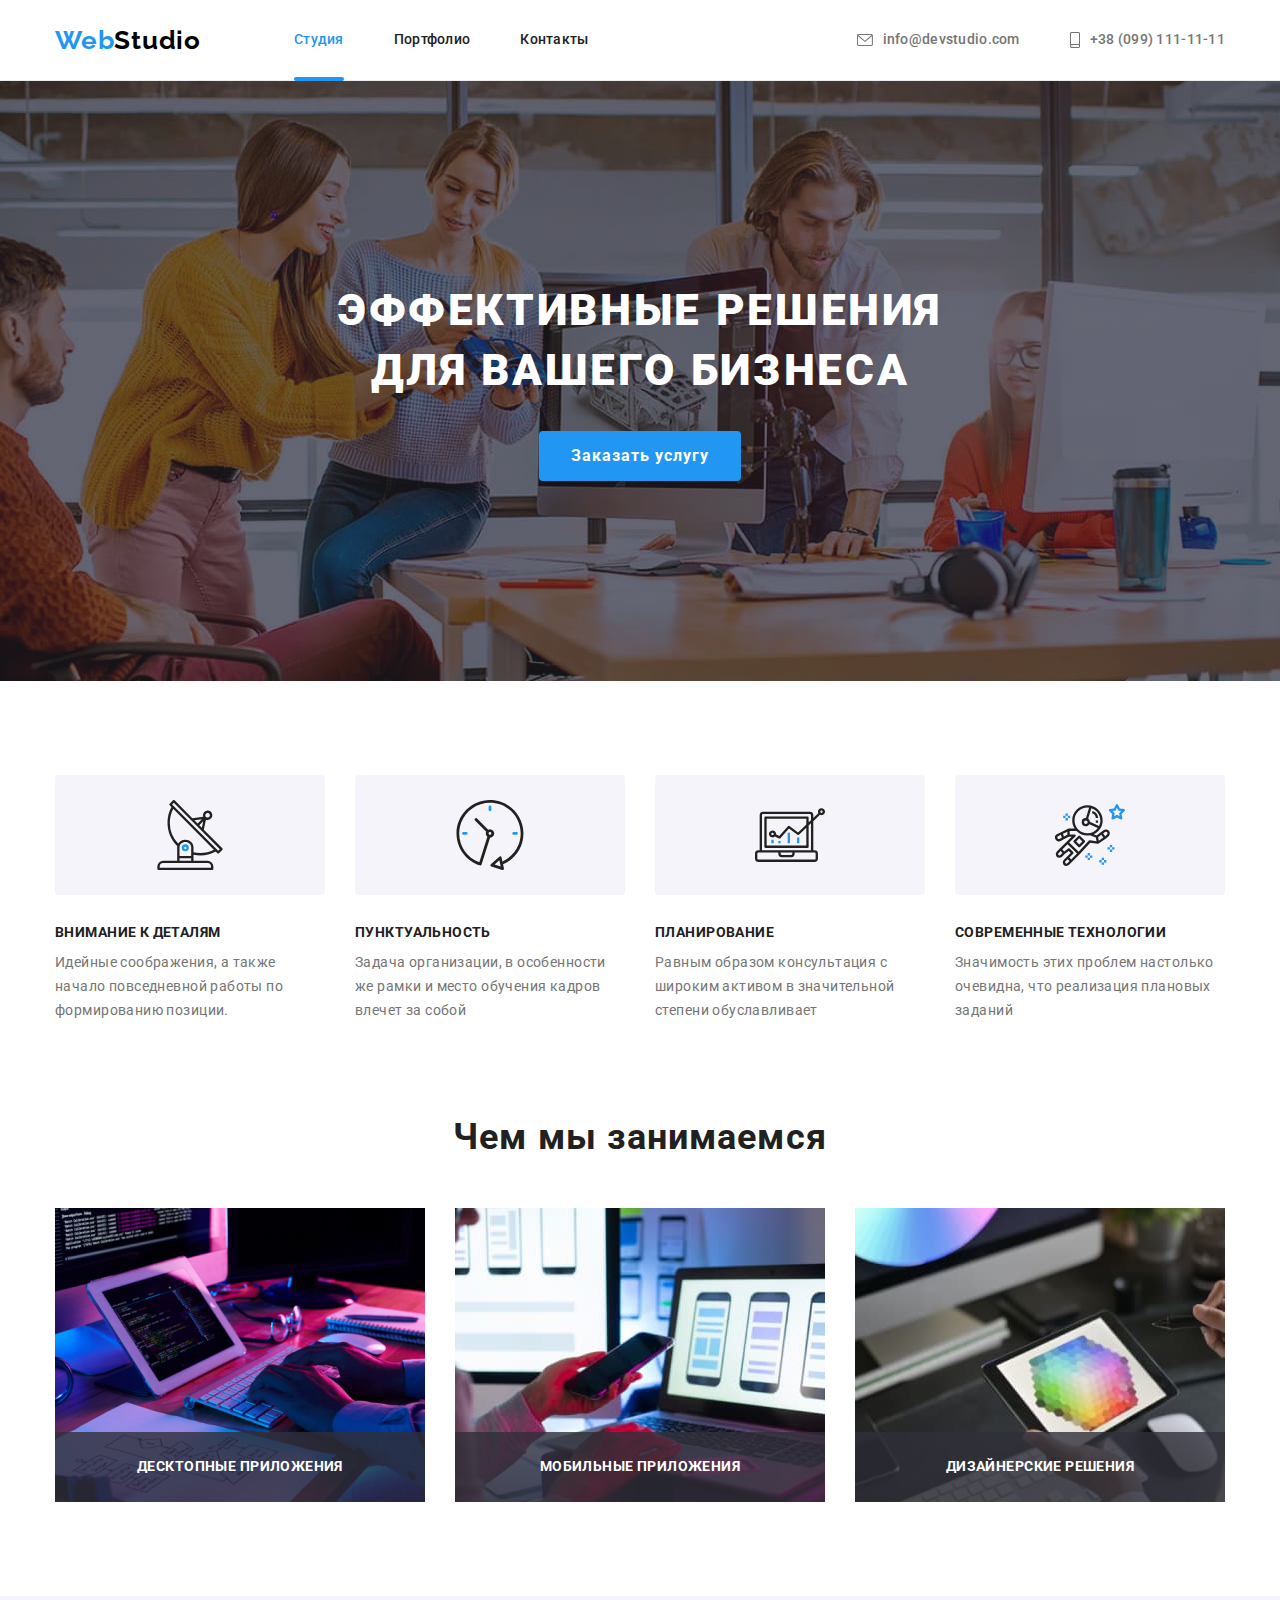
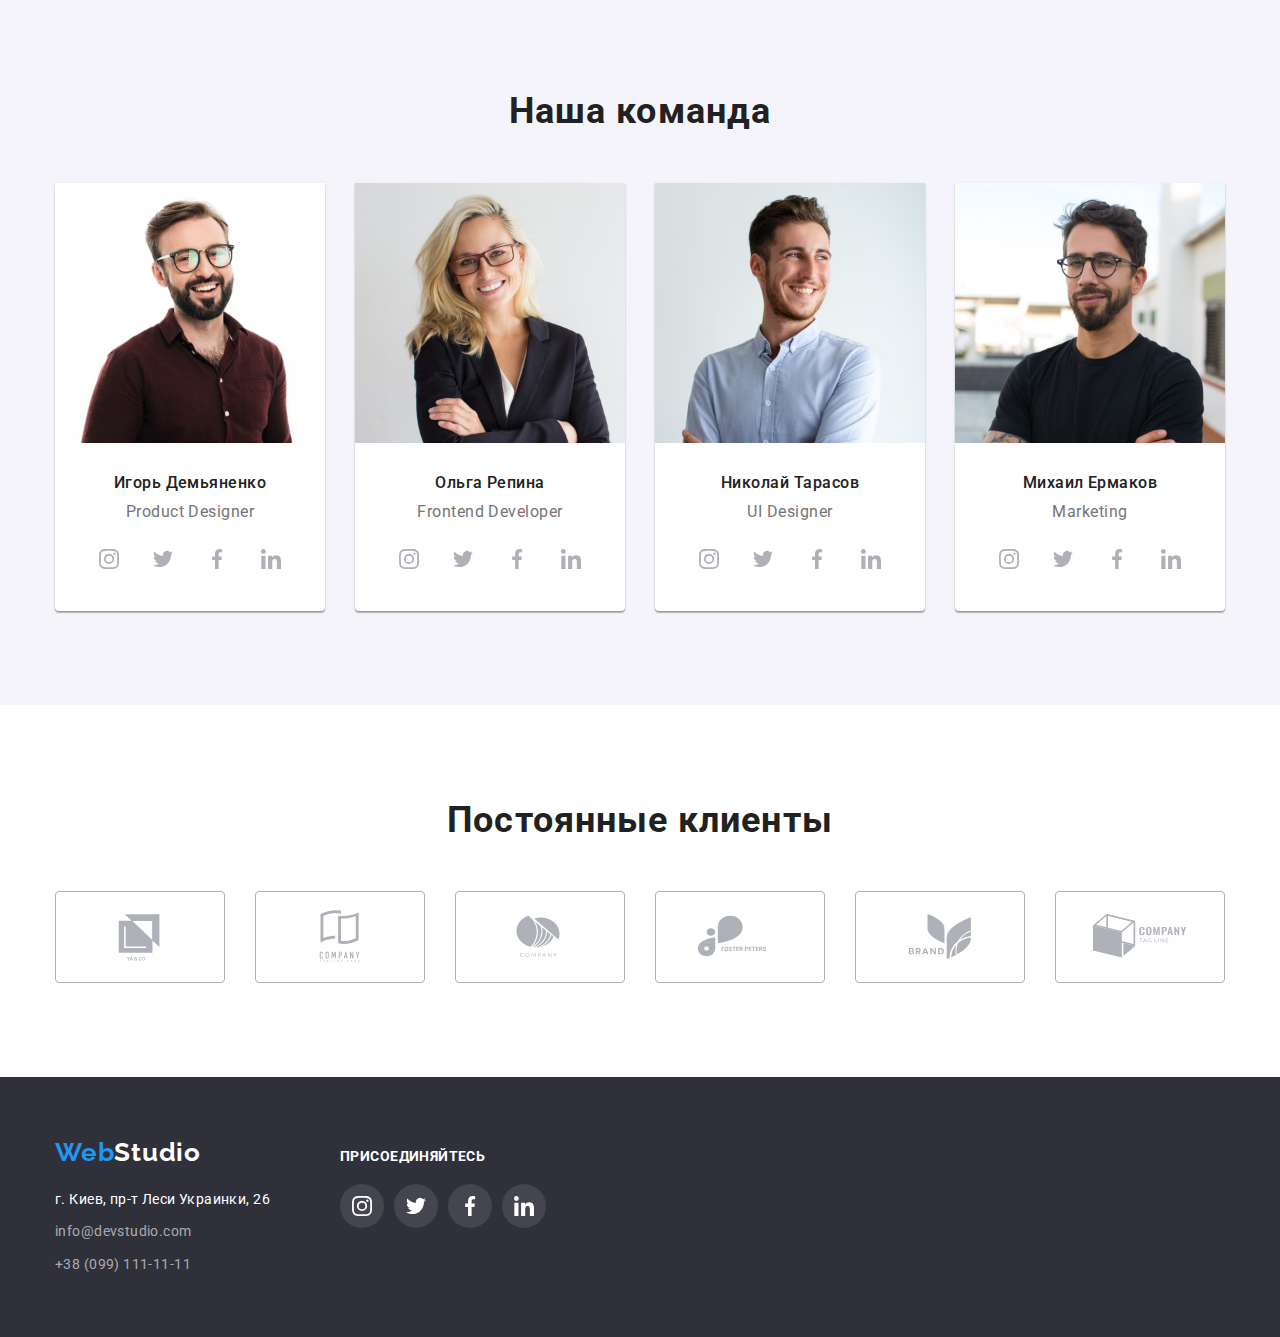
==== index.html @ 7953e00c "new repository" ====
<!DOCTYPE html>
<html lang="ru">
  <head>
    <meta charset="UTF-8" />
    <meta http-equiv="X-UA-Compatible" content="IE=edge" />
    <meta name="viewport" content="width=device-width, initial-scale=1.0" />
    <title>WebStudio</title>
    <link
      href="https://fonts.googleapis.com/css2?family=Raleway:wght@700&family=Roboto:wght@400;500;700;900&display=swap"
      rel="stylesheet"
    />
    <link
      rel="stylesheet"
      href="https://cdnjs.cloudflare.com/ajax/libs/modern-normalize/1.1.0/modern-normalize.min.css"
    />
    <link rel="stylesheet" href="./css/style.css" />
  </head>
  <body>
    <!-- Хедер -->
    <header class="page-header">
      <div class="container main-nav">
        <a href="./index.html" class="logo"> <span class="accent">Web</span>Studio </a>
        <!-- Навигация  -->
        <nav class="nav">
          <ul class="site-nav list">
            <li class="item"><a href="./index.html" class="link current"> Студия </a></li>
            <li class="item"><a href="./portfolio.html" class="link"> Портфолио </a></li>
            <li class="item"><a href="" class="link"> Контакты </a></li>
          </ul>
        </nav>
        <!-- Контакты -->
        <ul class="auth-nav list">
          <li class="item">
            <a href="mailto:info@devstudio.com" class="link-info">
              <svg class="icon-envelope">
                <use href="./images/icons.svg#icon-envelope"></use>
              </svg>
              info@devstudio.com</a
            >
          </li>
          <li class="item">
            <a href="tel:+380991111111" class="link-info">
              <svg class="icon-smartfhone">
                <use href="./images/icons.svg#icon-smartphone"></use>
              </svg>
              +38 (099) 111-11-11</a
            >
          </li>
        </ul>
      </div>
    </header>
    <!-- Главный раздел -->
    <main>
      <!-- Герой -->
      <section class="hero">
        <div class="container">
          <h1 class="hero-title">
            Эффективные решения <br />
            для вашего бизнеса
          </h1>
          <!-- кнопка -->
          <button type="button" class="hero-button primary" data-modal-open>Заказать услугу</button>
        </div>
      </section>
      <!-- секция особенности -->
      <section class="section">
        <div class="container">
          <h2 class="visually-hidden">Особенности</h2>

          <ul class="feature list">
            <li class="item">
              <div class="icon-feature">
                <svg class="icon antena">
                  <use href="./images/icons.svg#icon-antenna-1"></use>
                </svg>
              </div>
              <h3 class="feature-title">Внимание к деталям</h3>
              <p class="feature-text">
                Идейные соображения, а также начало повседневной работы по формированию позиции.
              </p>
            </li>

            <li class="item">
              <div class="icon-feature">
                <svg class="icon clock">
                  <use href="./images/icons.svg#icon-clock-1"></use>
                </svg>
              </div>
              <h3 class="feature-title">Пунктуальность</h3>
              <p class="feature-text">
                Задача организации, в особенности же рамки и место обучения кадров влечет за собой
              </p>
            </li>

            <li class="item">
              <div class="icon-feature">
                <svg class="icon diagram">
                  <use href="./images/icons.svg#icon-diagram-1"></use>
                </svg>
              </div>

              <h3 class="feature-title">Планирование</h3>
              <p class="feature-text">
                Равным образом консультация с широким активом в значительной степени обуславливает
              </p>
            </li>

            <li class="item">
              <div class="icon-feature">
                <svg class="icon astronaut">
                  <use href="./images/icons.svg#icon-astronaut-1"></use>
                </svg>
              </div>

              <h3 class="feature-title">Современные технологии</h3>
              <p class="feature-text">
                Значимость этих проблем настолько очевидна, что реализация плановых заданий
              </p>
            </li>
          </ul>
        </div>
      </section>
      <!-- секция работы -->
      <section class="section images">
        <div class="container">
          <h2 class="section-title">Чем мы занимаемся</h2>
          <ul class="images-list list">
            <li class="item">
              <div class="imag-card">
                <img src="./images/img-1.jpg" alt="Создание баз данных" width="370" height="294" />
                <div class="images-thumb">
                  <p class="images-text">Десктопные приложения</p>
                </div>
              </div>
            </li>

            <li class="item">
              <div class="imag-card">
                <img
                  src="./images/img-2.jpg"
                  alt="Синхронизация приложений"
                  width="370"
                  height="294"
                />

                <div class="images-thumb">
                  <p class="images-text">Мобильные приложения</p>
                </div>
              </div>
            </li>

            <li class="item">
              <div class="imag-card">
                <img src="./images/img-3.jpg" alt="Подбор цвета" width="370" height="294" />

                <div class="images-thumb">
                  <p class="images-text">Дизайнерские решения</p>
                </div>
              </div>
            </li>
          </ul>
        </div>
      </section>

      <!-- секция команда -->
      <section class="team-section">
        <div class="container">
          <h2 class="section-title">Наша команда</h2>

          <ul class="team list">
            <li class="item">
              <article class="card">
                <img
                  src="./images/team-card-1.jpg"
                  alt="Игорь Демьяненко"
                  width="270"
                  height="260"
                />

                <div class="card-thumb">
                  <h3 class="team-title">Игорь Демьяненко</h3>
                  <p class="team-text" lang="en">Product Designer</p>
                  <ul class="social-title list">
                    <li class="item">
                      <a
                        href="https://www.instagram.com/"
                        target="_blank"
                        rel="noreferrer noopener"
                        class="social-icon"
                      >
                        <svg class="icon-inst">
                          <use href="./images/icons.svg#icon-instagram-2-1"></use>
                        </svg>
                      </a>
                    </li>
                    <li class="item">
                      <a href="" class="social-icon">
                        <svg class="icon-twitter">
                          <use href="./images/icons.svg#icon-twitter-1"></use>
                        </svg>
                      </a>
                    </li>
                    <li class="item">
                      <a href="" class="social-icon">
                        <svg class="icon-facebook">
                          <use href="./images/icons.svg#icon-facebook-1"></use>
                        </svg>
                      </a>
                    </li>
                    <li class="item">
                      <a href="" class="social-icon">
                        <svg class="icon-ln">
                          <use href="./images/icons.svg#icon-linkedin-1"></use>
                        </svg>
                      </a>
                    </li>
                  </ul>
                </div>
              </article>
            </li>

            <li class="item">
              <article class="card">
                <img src="./images/team-card-2.jpg" alt="Ольга Репина" width="270" height="260" />

                <div class="card-thumb">
                  <h3 class="team-title">Ольга Репина</h3>
                  <p class="team-text" lang="en">Frontend Developer</p>
                  <ul class="social-title list">
                    <li class="item">
                      <a href="" class="social-icon">
                        <svg class="icon-inst">
                          <use href="./images/icons.svg#icon-instagram-2-1"></use>
                        </svg>
                      </a>
                    </li>
                    <li class="item">
                      <a href="" class="social-icon">
                        <svg class="icon-twitter">
                          <use href="./images/icons.svg#icon-twitter-1"></use>
                        </svg>
                      </a>
                    </li>
                    <li class="item">
                      <a href="" class="social-icon">
                        <svg class="icon-facebook">
                          <use href="./images/icons.svg#icon-facebook-1"></use>
                        </svg>
                      </a>
                    </li>
                    <li class="item">
                      <a href="" class="social-icon">
                        <svg class="icon-ln">
                          <use href="./images/icons.svg#icon-linkedin-1"></use>
                        </svg>
                      </a>
                    </li>
                  </ul>
                </div>
              </article>
            </li>

            <li class="item">
              <article class="card">
                <img
                  src="./images/team-card-3.jpg"
                  alt="Николай Тарасов"
                  width="270"
                  height="260"
                />

                <div class="card-thumb">
                  <h3 class="team-title">Николай Тарасов</h3>
                  <p class="team-text" lang="en">UI Designer</p>
                  <ul class="social-title list">
                    <li class="item">
                      <a href="" class="social-icon">
                        <svg class="icon-inst">
                          <use href="./images/icons.svg#icon-instagram-2-1"></use>
                        </svg>
                      </a>
                    </li>
                    <li class="item">
                      <a href="" class="social-icon">
                        <svg class="icon-twitter">
                          <use href="./images/icons.svg#icon-twitter-1"></use>
                        </svg>
                      </a>
                    </li>
                    <li class="item">
                      <a href="" class="social-icon">
                        <svg class="icon-facebook">
                          <use href="./images/icons.svg#icon-facebook-1"></use>
                        </svg>
                      </a>
                    </li>
                    <li class="item">
                      <a href="" class="social-icon">
                        <svg class="icon-ln">
                          <use href="./images/icons.svg#icon-linkedin-1"></use>
                        </svg>
                      </a>
                    </li>
                  </ul>
                </div>
              </article>
            </li>

            <li class="item">
              <article class="card">
                <img src="./images/team-card-4.jpg" alt="Михаил Ермаков" width="270" height="260" />

                <div class="card-thumb">
                  <h3 class="team-title">Михаил Ермаков</h3>
                  <p class="team-text" lang="en">Marketing</p>
                  <ul class="social-title list">
                    <li class="item">
                      <a href="" class="social-icon">
                        <svg class="icon-inst">
                          <use href="./images/icons.svg#icon-instagram-2-1"></use>
                        </svg>
                      </a>
                    </li>
                    <li class="item">
                      <a href="" class="social-icon twitter">
                        <svg class="icon-twitter">
                          <use href="./images/icons.svg#icon-twitter-1"></use>
                        </svg>
                      </a>
                    </li>
                    <li class="item">
                      <a href="" class="social-icon facebook">
                        <svg class="icon-facebook">
                          <use href="./images/icons.svg#icon-facebook-1"></use>
                        </svg>
                      </a>
                    </li>
                    <li class="item">
                      <a href="" class="social-icon ln">
                        <svg class="icon-ln">
                          <use href="./images/icons.svg#icon-linkedin-1"></use>
                        </svg>
                      </a>
                    </li>
                  </ul>
                </div>
              </article>
            </li>
          </ul>
        </div>
      </section>

      <!-- Секция Клиенты -->
      <section class="customers-section">
        <div class="container">
          <h2 class="section-title">Постоянные клиенты</h2>
          <ul class="customers list">
            <li class="item">
              <a href="" class="link-costumers">
                <svg class="icon-costumers first">
                  <use href="./images/icons.svg#icon-Logo"></use>
                </svg>
              </a>
            </li>
            <li class="item">
              <a href="" class="link-costumers">
                <svg class="icon-costumers second">
                  <use href="./images/icons.svg#icon-Logo-1"></use>
                </svg>
              </a>
            </li>

            <li class="item">
              <a href="" class="link-costumers">
                <svg class="icon-costumers third">
                  <use href="./images/icons.svg#icon-Logo-2"></use>
                </svg>
              </a>
            </li>

            <li class="item">
              <a href="" class="link-costumers">
                <svg class="icon-costumers fourth">
                  <use href="./images/icons.svg#icon-Logo-3"></use>
                </svg>
              </a>
            </li>

            <li class="item">
              <a href="" class="link-costumers">
                <svg class="icon-costumers fifth">
                  <use href="./images/icons.svg#icon-Logo-4"></use>
                </svg>
              </a>
            </li>

            <li class="item">
              <a href="" class="link-costumers">
                <svg class="icon-costumers sixth">
                  <use href="./images/icons.svg#icon-Logo-5"></use>
                </svg>
              </a>
            </li>
          </ul>
        </div>
      </section>
    </main>

    <!-- Футер -->
    <footer class="page-footer">
      <div class="container">
        <div class="contact-info">
          <div class="adress-info">
            <a href="./index.html" class="footer-logo"> <span class="accent">Web</span>Studio </a>
            <address class="address">
              <ul class="information list">
                <li class="item">
                  <a
                    href="https://goo.gl/maps/oPbWowYrKjm67KPz8"
                    class="location"
                    target="_blank"
                    rel="noreferrer noopener"
                    >г. Киев, пр-т Леси Украинки, 26
                  </a>
                </li>
                <li class="item">
                  <a href="mailto:info@devstudio.com" class="link">info@devstudio.com </a> <br />
                </li>
                <li class="item">
                  <a href="tel:+380991111111" class="link">+38 (099) 111-11-11</a>
                </li>
              </ul>
            </address>
          </div>

          <div class="footer-part">
            <h2 class="footer-title">присоединяйтесь</h2>
            <ul class="social-footer list">
              <li class="item">
                <a href="" class="footer-icon">
                  <svg class="icon-footer">
                    <use href="./images/icons.svg#icon-instagram-2-1"></use>
                  </svg>
                </a>
              </li>
              <li class="item">
                <a href="" class="footer-icon">
                  <svg class="icon-footer">
                    <use href="./images/icons.svg#icon-twitter-1"></use>
                  </svg>
                </a>
              </li>
              <li class="item">
                <a href="" class="footer-icon">
                  <svg class="icon-footer">
                    <use href="./images/icons.svg#icon-facebook-1"></use>
                  </svg>
                </a>
              </li>
              <li class="item">
                <a href="" class="footer-icon">
                  <svg class="icon-footer">
                    <use href="./images/icons.svg#icon-linkedin-1"></use>
                  </svg>
                </a>
              </li>
            </ul>
          </div>
        </div>
      </div>
    </footer>

    <div class="backdrop is-hidden" data-modal>
      <div class="modal">
        <p>Услуга</p>

        <button type="button" class="button-close" data-modal-close>
          <svg class="icon-modal">
            <use href="./images/icons.svg#icon-close-black-18dp-2-1"></use>
          </svg>
        </button>
      </div>
    </div>
    <script src="./js/modal.js"></script>
  </body>
</html>
---- css/style.css ----
html{
    box-sizing: border-box;
}

*, 
*::before,
*::after{
box-sizing: inherit;
}

:root {
    --primery-text-color: #757575;
    --title-text-color:#212121;
    --accent-color: #2196F3;
    --primery-white-color:#FFFFFF;
    --footer-contact-color:rgba(255, 255, 255, 0.6);
    --hero-button-color:#188CE8;
    --button-portfolio-color:#F5F4FA;
    --hero-fon-color:#2F303A;
    --card-set-gape: 30px;
    --box-shadow-team:0px 1px 3px rgba(0, 0, 0, 0.12),
    0px 1px 1px rgba(0, 0, 0, 0.14),
    0px 2px 1px rgba(0, 0, 0, 0.2);
    --box-shadow-benefits:0px 1px 1px rgba(0, 0, 0, 0.12), 
    0px 4px 4px rgba(0, 0, 0, 0.06), 
    1px 4px 6px rgba(0, 0, 0, 0.16);
}


body {
background-color:var(--primery-white-color);
color:var(--primery-text-color);
font-family: Roboto, sans-serif;
}
 /*утилиты  */
h1,
h2,
h3,
h4,
h5,
h6,
p,
ul {
margin: 0;
}

img {
display: block;
max-width: 100%;
height: auto
}

/* скрыть заголовок H1 */
.visually-hidden {
position: absolute;
white-space: nowrap;
width: 1px;
height: 1px;
overflow: hidden;
border: 0px;
padding: 0px;
clip: rect(0 0 0 0);
clip-path: inset(50%);
margin: -1px;
}
.list {
margin: 0px;
padding: 0px;
list-style: none;
}
/* разметка хедера */
.page-header{
border-bottom: 1px solid #ECECEC;
}

/* fix heder */
/* .page-header{
position: fixed;
width: 100%;
top: 0;
left: 0;
min-height: 80px;
background-color:rgba(255, 165, 0, 1);
outline: 1px solid black;
} */





/* разметка навигации */
.main-nav{
display: flex;
align-items: center;
}

/* разметка контейнера */

.container {
width: 1200px;
padding-left: 15px;
padding-right: 15px;
margin-left: auto;
margin-right: auto;
}


/* разметка оформление
.card-thumb {
outline: 1px solid red;
}

.item * {
outline: 1px solid tomato;


/* logo */

.logo {
color: #000000;
font-family: Raleway, sans-serif;
font-weight: 700;
font-size: 26px;
line-height: 1.19;
letter-spacing: 0.03em;
text-decoration: none;

transition:color 250ms cubic-bezier(0.4, 0, 0.2, 1);
}

.logo:hover,
.logo:focus {
color: var(--accent-color);
}
.nav{
margin-left: 93px;
}
.site-nav{
display: flex;
}

.site-nav .item{
margin-right: 50px;
}
.site-nav .item:last-child{
margin-right: 0px;
}

/* site nav */
.site-nav .link {
display: block;
position: relative;
padding-top: 32px;
padding-bottom: 32px;

color:var(--title-text-color) ;
font-weight: 500;
font-size: 14px;
line-height: 1.14;
letter-spacing: 0.02em;
text-decoration: none;

transition:color 250ms cubic-bezier(0.4, 0, 0.2, 1);
}
.site-nav .link:hover, 
.site-nav .link:focus{
color:var(--accent-color) ;
}
.site-nav .link.current{
color:var(--accent-color);
}
/* подчеркивание */
.site-nav .link.current::after {
display: block;
position: absolute;
bottom: -1px;
left: 0px;
content: "";
width: 100%;
height: 4px;
border-radius: 2px;
background-color: var(--accent-color);
}

/* auth-nav */
.auth-nav{
display: flex;
margin-left: auto;
align-items: center;
justify-content: center;
}

.auth-nav .item:not(:last-child){
margin-right: 50px;
}
/* oбязательно!!!!!!!!! content:
иконки конверт и телефон "" */

.icon-envelope{
height: 12px;
width: 16px;
margin-right: 10px;

}

.icon-smartfhone{
height: 16px;
width: 10px;
margin-right: 10px;

}



/* text  */
.auth-nav .link-info{
display: flex;
align-items: center;
color: var(--primery-text-color);
fill: var(--primery-text-color);
font-weight: 500;
font-size: 14px;
line-height: 1.14;
letter-spacing: 0.02em;
text-decoration: none;

transition:color 250ms cubic-bezier(0.4, 0, 0.2, 1), 
fill 250ms cubic-bezier(0.4, 0, 0.2, 1) ;

}


.auth-nav .link-info:hover, 
.auth-nav .link-info:focus{
color: var(--accent-color);
fill: var(--accent-color);
}


/* hero */
.hero{
padding: 200px 0px;
text-align: center;
margin-right: auto;
margin-left: auto;
max-width: 1600px;
min-height: 600px;
background-color: var(--hero-fon-color);
background-image: linear-gradient(to right,
rgba(47, 48, 58,0.4), 
rgba(47, 48, 58, 0.4)),
url(../images/background-hero.jpg);
background-repeat: no-repeat;
background-position: center;
background-size: cover;
}

.hero-title{

margin-top: 0px;
margin-bottom:30px;

color:var(--primery-white-color);
font-weight: 900;
font-size: 44px;
line-height: 1.36;
letter-spacing: 0.06em;
text-transform: uppercase;
}


/* button index.html*/

.button{cursor: pointer;}
.hero-button.primary{cursor: pointer;}
.button-close{cursor: pointer;}

.hero-button{
display:inline-block;
border-radius:4px;
padding: 10px 32px;
min-width: 200px;
text-align: center;


color:var(--primery-white-color);
background-color:var(--accent-color);
font-family: inherit;
font-weight: 700;
font-size: 16px;
line-height: 1.88;
text-align: center;
letter-spacing: 0.06em;
text-decoration: none;
border: none;

transition:color 250ms cubic-bezier(0.4, 0, 0.2, 1),
background-color 250ms cubic-bezier(0.4, 0, 0.2, 1);
}

.hero-button.primary:hover,
.hero-button.primary:focus {
border: none;
color: var(--primery-white-color);
background-color:var(--hero-button-color);
}


/*падинги всех секций*/
.section{
padding: 94px 0px;
}


/* стили и отступы заголовоков H */
.section-title {
color: var(--title-text-color);
font-weight: 700;
font-size: 36px;
line-height: 1.17;
text-align: center;
letter-spacing: 0.03em;

margin-bottom: 50px;
}

/* section Feature */

/* контейнер FEATURE */

/* установка иконок */
.icon-feature{
display: flex;
justify-content: center;
align-items: center;
height: 120px;
background-color: var(--button-portfolio-color);
border-radius: 4px;
margin-bottom: 30px;
}
.icon-feature .icon{
height: 70px;
width: 70px;
}



.feature {
display: flex;
margin-top: calc(-1 * var(--card-set-gape));
margin-left: calc(-1 * var(--card-set-gape));
}


.feature>.item {
flex-basis: calc(100% / 3 - var(--card-set-gape));
margin-left: var(--card-set-gape);
margin-top: var(--card-set-gape);
}

.feature-title {
color: var(--title-text-color);
font-weight: 700;
font-size: 14px;
line-height: 1.14;
letter-spacing: 0.03em;
font-style: normal;
text-transform: uppercase;
}

.feature-text {
margin-top: 10px;
color: var(--primery-text-color);
font-weight: 400;
font-size: 14px;
line-height: 1.7;
letter-spacing: 0.03em;
font-style: normal;
}

/* section-Images */

/* /* контейнер IMAGES */
.section.images {
padding-top: 0px;
}

.imag-card{
display: flex;
position: relative;
}

.images-thumb{
position: absolute;
display: flex;
height: 70px;
width: 100%;
justify-content: center;
align-items: center;
bottom: 0px;
background-color: rgba(47, 48, 58, 0.8);
}

.images-text{
font-style: normal;
font-weight: 700;
font-size: 14px;
line-height: 1.14;
letter-spacing: 0.03em;
text-transform: uppercase;
color:var(--primery-white-color);
}




.images-list {

display: flex;
margin-top: calc(-1 * var(--card-set-gape));
margin-left: calc(-1 * var(--card-set-gape));
}

.images-list>.item {
flex-basis: calc(100% / 3 - var(--card-set-gape));
margin-left: var(--card-set-gape);
margin-top: var(--card-set-gape);
}


/* section-Team */

/* контейнер TEAM */
.team-section{
background-color:var(--button-portfolio-color); 
padding: 94px 0px;
}

.team {

/* сетка для разметки 1 строка */
display: flex;
margin-top: calc(-1 * var(--card-set-gape));
margin-left: calc(-1 * var(--card-set-gape));
}

.team>.item {
flex-basis: calc(100% / 3 - var(--card-set-gape));
margin-left: var(--card-set-gape);
margin-top: var(--card-set-gape);
box-shadow: var(--box-shadow-team);
border-radius: 0px 0px 4px 4px;
background-color: #FFFFFF;
}

.team-title{
color: var(--title-text-color);
font-weight: 500;
font-size: 16px;
line-height: 1.19;
letter-spacing: 0.03em;
text-align: center;
}
.team-text{
color: var(--primery-text-color);
font-size: 16px;
line-height: 1.19;
letter-spacing: 0.03em;
margin-top: 10px;
margin-bottom: 16px;
text-align: center;
}
.team .card-thumb{
padding: 30px 0px;
}

/* Добавление иконок соц.сети в team */
.social-title{
display: flex;
align-items: center;
justify-content: center;
}
.social-icon{
display: flex;
align-items: center;
justify-content: center;
height: 44px;
width: 44px;
border-radius: 50%;
fill: #AFB1B8;
transition:background-color 250ms cubic-bezier(0.4, 0, 0.2, 1),
fill 250ms cubic-bezier(0.4, 0, 0.2, 1);
} 

.social-title>.item{
margin-right:10px ;
}
.social-title>.item:nth-child(4n){
margin-right: 0px;
}


.icon-inst,
.icon-twitter,
.icon-facebook,
.icon-ln{
height: 20px;
width: 20px;
}

.social-icon:hover,
.social-icon:focus{
fill:#FFFFFF;
background-color: var(--accent-color);
} 
    
    



/* секция Постоянные клиенты */



.customers-section{
padding: 94px 0px;

}
.customers{
display: flex;
margin-top: calc(-1 * var(--card-set-gape));
margin-left: calc(-1 * var(--card-set-gape));
}
.customers>.item{
flex-basis: calc(100% / 3 - var(--card-set-gape));
margin-left: var(--card-set-gape);
margin-top: var(--card-set-gape);
height: 92px;
}

.link{
text-decoration: none;
margin: 0px;
padding: 0px;
}

.link-costumers{
width: 100%;
height: 100%;
display: flex;
align-items: center;
justify-content: center;
fill:#afb1b8 ;
border: 1px solid #AFB1B8;
border-radius: 4px;
transition:fill 250ms cubic-bezier(0.4, 0, 0.2, 1),
border 250ms cubic-bezier(0.4, 0, 0.2, 1);
}

.link-costumers:hover,
.link-costumers:focus{
border: 1px solid var(--accent-color);
fill: var(--accent-color);
}


.icon-costumers{
height: 60px;
width: 106px;
}



/* Макет Портфолио */

/* контейнер portfolio */
.filters-title{
position: absolute;
white-space: nowrap;
width: 1px;
height: 1px;
overflow: hidden;
border: 0px;
padding: 0px;
clip: rect(0 0 0 0);
clip-path: inset(50%);
margin: -1px;
}

/* button portfolio */

.portfolio-button {

display: flex;
justify-content: center;
margin-bottom: 50px;
}

.portfolio-button .item:not(:last-child) {
margin-right: 8px;
}

.button {
display: inline-block;
border-radius: 4px;
padding: 6px 22px;
text-align: center;
min-width: 73px;
color: var(--title-text-color);
background-color: var(--button-portfolio-color);
font-family: inherit;
font-weight: 500;
font-size: 16px;
line-height: 1.6;
letter-spacing: 0.03em;
text-decoration: none;
border: none;

transition:color 250ms cubic-bezier(0.4, 0, 0.2, 1), 
background-color 250ms cubic-bezier(0.4, 0, 0.2, 1),
box-shadow 250ms cubic-bezier(0.4, 0, 0.2, 1);

}

.button.current {
border: none;
color: var(--primery-white-color);
background-color: var(--accent-color);
text-decoration: none;
box-shadow: var(--box-shadow-team);
}

.button.primary:hover,
.button.primary:focus {
color: var(--primery-white-color);
background-color: var(--accent-color);
border-color: var(--button-portfolio-color);
box-shadow: var(--box-shadow-team);
}


/* сетка для разметки 2 строки и более.. */
/* primer */
/* .benefits {
display: flex;
flex-wrap: wrap;
margin-top: -(minus) znachenie 1 otstupa vverh (margina)/2;
margin-left: -(minus) znachenie 1 otstupa vlevo (margina)/2;} 
gde margin top i left=gap (top left) */

/* .benefits>.item { */
/* flex-basis: calc(100%-n(px) / p);
margin-left: znachenie 1 otstupa vlevo (margina)/2;
margin-top: znachenie 1 otstupa vverh (margina)/2;}
gde margin top i left=gape (top left) */
/* gde */
/* n(kol-vo otstupov*znachenie margina (px)) */ 
/* p-kol-vo stolbikov */

/* .benefits{
display: flex;
flex-wrap: wrap;
esli odinakovo to prosto gap:
row-gap: 40px;
column-gap: 30px;
}
.benefits> .item{
flex-basis: calc((100% - 60px)/3);
} */

/* сетка для разметки 2 строки и более.. */
.benefits {
display: flex;
flex-wrap: wrap;
margin-top: calc(-1 * var(--card-set-gape));
margin-left: calc(-1 * var(--card-set-gape));
}

.benefits > .item{
flex-basis: calc(100% / 3 - var(--card-set-gape));
margin-left:var(--card-set-gape);
margin-top:var(--card-set-gape);
}

/* эффект overlok */

/* скрывать лишнее */
.benefits-img{ 
position: relative;
overflow: hidden;
}


/* эффекты выезжания окна */
.benefits-img::before{
display: inline-block;
content: "";
position: absolute;
top:0;
left:0;
width: 100%;
height: 100%;
opacity: 1;
background-color: rgba(33, 150, 243, 0.9);
transform: translateY(100%);
transition: transform 250ms cubic-bezier(0.4, 0, 0.2, 1);

}

.img-thumb{
position: absolute;
top: 0;
left: 0;
opacity:1;
padding: 63px 24px ;
transform: translateY(100%);
transition: transform 250ms cubic-bezier(0.4, 0, 0.2, 1);
}

.img-text {
font-weight: 400;
font-size: 18px;
line-height: 1.56;
letter-spacing: 0.03em;
color: var(--primery-white-color);
}

/* hover overlok всей карточки */
.card-shadow:hover .benefits-img::before,
.card-shadow:focus .benefits-img::before{
transform: translateY(0);
}

.card-shadow:hover .img-thumb,
.card-shadow:focus .img-thumb {
transform: translateY(0);
}





/* эффект тени на ховер focus */

.card-shadow{
display: block;
text-decoration: none;
transition:box-shadow 250ms cubic-bezier(0.4, 0, 0.2, 1);
}

.card-shadow:hover,
.card-shadow:focus{
box-shadow:var(--box-shadow-benefits);
}


/* рамки и отступы внутри них */


.benefits .card-thumb{
padding: 20px 24px;
border-right: 1px solid #ECECEC;
border-left: 1px solid #ECECEC;;
border-bottom: 1px solid #ECECEC;
}

/* загаловки в списках */

.benefits-title {
color: var(--title-text-color);
font-weight: 700;
font-size: 18px;
line-height: 2;
letter-spacing: 0.06em;
}

/* абзацы в списках*/

.benefits-text {
color: var(--primery-text-color);
font-size: 16px;
line-height: 1.9;
letter-spacing: 0.03em;
margin-top: 4px;
}

/* footer background */

.page-footer {
background-color:var(--hero-fon-color);
padding: 60px 0px;
}


/* footer LOGO */

.footer-logo {
display: inline-block;

color: var(--primery-white-color);
font-family: Raleway, sans-serif;
font-weight: 700;
font-size: 26px;
line-height: 1.19;
letter-spacing: 0.03em;
text-decoration: none;

transition:color 250ms cubic-bezier(0.4, 0, 0.2, 1);
}

.footer-logo:hover,
.footer-logo:focus {
color: var(--accent-color);
}

.accent {
color: var(--accent-color);
}


/* address */

.address{
font-style: normal;
margin-top: 20px;
}


.information .item:not(:first-child) {
margin-top: 9px;
}

/* оформление текста и ссылок footer */

.information .location,
.information .link {
font-size: 14px;
line-height: 1.7;
letter-spacing: 0.03em;
text-decoration: none;
font-style: normal;
}


.information .location{
color:var(--primery-white-color);
transition:color 250ms cubic-bezier(0.4, 0, 0.2, 1);
}

.information .location:hover,
.information .location:focus{
color:var(--accent-color);
}

.information .link {
color:var(--footer-contact-color);
transition:color 250ms cubic-bezier(0.4, 0, 0.2, 1);
}

.information .link:hover,
.information .link:focus{
color: var(--accent-color);
}


/* добавление второй части футера */

/* титулка футера */
.footer-title {
color: var(--primery-white-color);
font-weight: 700;
font-size: 14px;
line-height: 16px;
letter-spacing: 0.03em;
text-transform: uppercase;
font-style: normal;
margin-bottom: 20px;
}

/* общий div футера */

.contact-info {
display: flex;
align-items: baseline;
}

/* div размер контейнера второй части футера */
.footer-part{
margin-left: 70px;
}

/* список для div второй части футера */
/* ul 2 части */
.social-footer {
display: flex;
align-items: center;
justify-content: center;
}
/* расст внутри иконок */
.social-footer>.item {
margin-right: 10px;}
    
.social-footer>.item:nth-child(4n) {
margin-right: 0px;
}
    


/* коррекция иконок footer ccылки*/

.footer-icon {
display: flex;
align-items: center;
justify-content: center;
height: 44px;
width: 44px;
border-radius: 50%;
background-color: rgba(255, 255, 255, 0.1);
transition:background-color 250ms cubic-bezier(0.4, 0, 0.2, 1);
/* fill: var(--primery-white-color); */

}

.footer-icon:hover,
.footer-icon:focus{
background-color: var(--accent-color);
}

/*иконки  */
.icon-footer{
height: 20px;
width: 20px;
fill: var(--primery-white-color)
}

/* Модальное окно */

/* backdrop */
.backdrop{
position: fixed;
top: 0;
left: 0;
width:100%;
height:100%;
background-color: rgba(0, 0, 0, 0.2);
opacity: 1;
transition: opacity 250ms 
cubic-bezier(0.4, 0, 0.2, 1), visibility 250ms 
cubic-bezier(0.4, 0, 0.2, 1);
}

/*opacity- невидимость */
/* pointer-events возможность нажимать на кнопки */
/* s-hidden class backdrop */
.backdrop.is-hidden{
visibility: hidden;
opacity: 0;
pointer-events: none;

}

/* modal window */
.modal{
display: block;
position: absolute;
top: 50%;
left: 50%;
transform: translate( -50%, -50%) scale(1);
min-height: 581px;
min-width: 528px;
background-color: var(--primery-white-color);
border-radius: 4px;
box-shadow: 0px 1px 3px rgba(0, 0, 0, 0.12), 
0px 1px 1px rgba(0, 0, 0, 0.14),
0px 2px 1px rgba(0, 0, 0, 0.2);
transition:transform 250ms 
cubic-bezier(0.4, 0, 0.2, 1);
}
/* button modal */
.button-close{
display: flex;
position: absolute;
top:0;
right: 0;
justify-content: center;
align-items: center;
margin-top: 8px;
margin-right: 8px;
padding: 0px;
height: 30px;
width: 30px;
border-radius: 50%;
border: 1px solid rgba(0, 0, 0, 0.1);
background-color: #FFFFFF;
}

.icon-modal{
height: 18px;
width: 18px;
}
















/* Oбщий background E5E5E5 */
/* лого цвет #2196F3 #000000 */
/* цвет основного текста #212121; */
/* цвет дополнительного текста  #757575; */

/* белый #ffffff*/
/* акцент #2196F3 */
/* задний фон хедера  background: #F5F4FA */
/* задний фон под кнопкой background: #2F303A */
/* задний фон основного раздела background: #E5E5E5 */
/* фон внизу почта и телефон rgba(255, 255, 255, 0.6) */

/* .button{ 
font-family: inherit;}*/
/* {
    color: var(--title-text-color);
    background-color: var(--primery-white-color);
}
.button.primary{
    color: var(--primery-white-color);
    background-color:var(--accent-color);
}
.button.secondary{
    color:var(--accent-color);
    background-color:var(--primery-white-color);
}
html
<li><a href=""class=button primary> Log in </a></li>
<li><a href=""class=button secondary> Register </a></li> */

/* .box{
    margin-bottom: 50px;
    /* border: 5px solid tomato;
    padding: 20px;
    margin: 20px;
    background-color: tomato; 
    outline: 2px solid tomato;
    background-color: tomato;}
 */

 /* выбрать четные,  (2n+1) не четные  */
/* .work-list > .item:nth-child(2n){
background-color: red;    
} */

/* Пример выбора последнего или первого элемента */

/* .site-nav .item {
margin-right: 50px;
}

.site-nav .item:last-child {
margin-right: 0px;
}

.site-nav .item:not(:last-child){
margin-right: 50px;
}
.site-nav .item + .item {
margin-left: 50px;
} */



/* строки в списках */
/* width: calc(100%/2);
/* calc((100%-колво маржинов в строке(строк-1)*знач марж (1-это 30px)/кол-во элементов(строк) */
/* (100%-60px(2 марж по 30px)/3(cтроки */
/* альтернатива:
.benefits .item:not(:nth-child(3n)) {
margin-right: 30px; */
/* альтернатива:
.benefits .item:not(:nth-child(-n+3)) {
margin-bottom: 30px;
} */





/* .benefits {
    display: flex;
    flex-wrap: wrap;
    margin-top: 50px;
    padding-bottom: 94px;
    background-color: tomato;
}

.benefits .item {
    width: 370px;
    margin-right: 30px;
    margin-bottom: 30px;
    outline: 1px solid teal;
}

/* .benefits .item:nth-child(3n) {
    margin-right: 0px;
}


.benefits .item:nth-child(n+7) {
    margin-bottom: 0px;
}





загаловки в списках
.benefits-title {
    color: var(--title-text-color);
    font-weight: 700;
    font-size: 18px;
    line-height: 2;
    letter-spacing: 0.06em;
    margin-top: 20px;
}

/* абзацы в списках*/
/* .benefits-text {
    color: var(--primery-text-color);
    font-size: 16px;
    line-height: 1.9;
    letter-spacing: 0.03em;
    margin-bottom: 0px;}  */
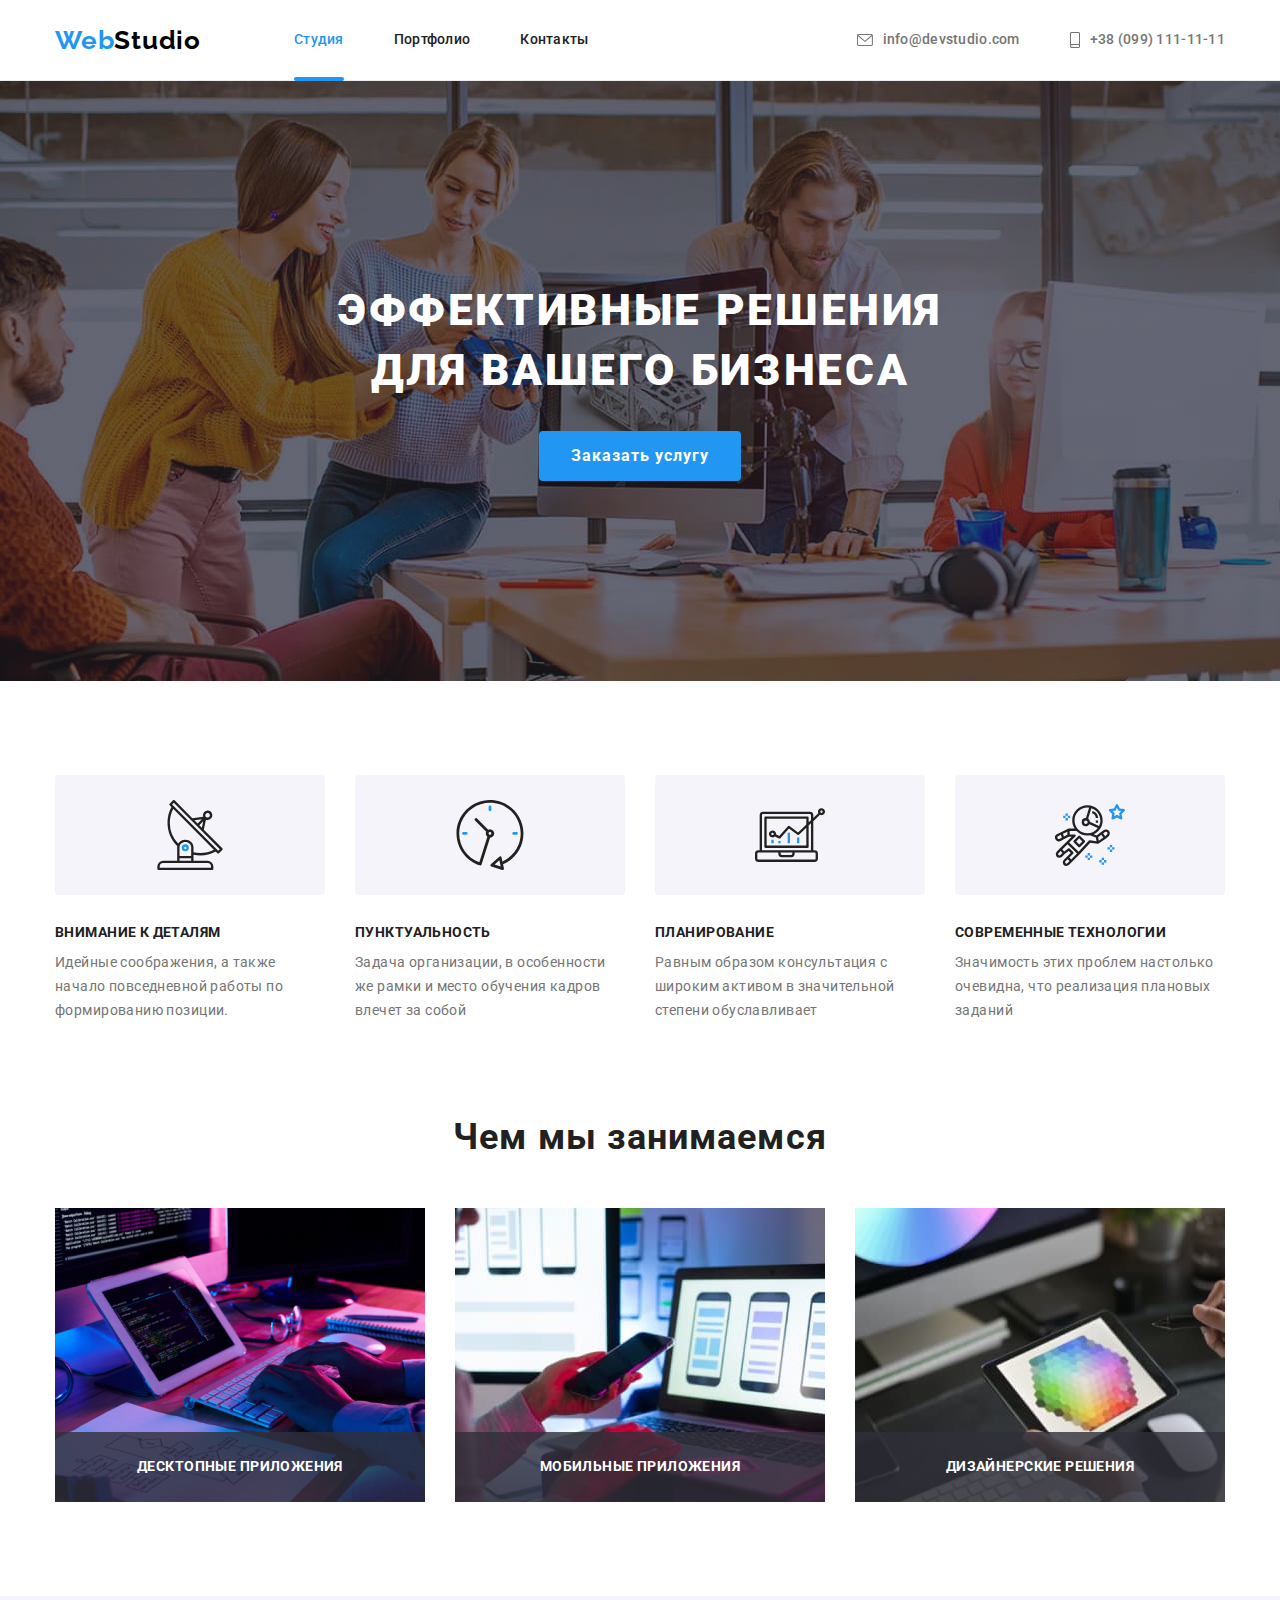
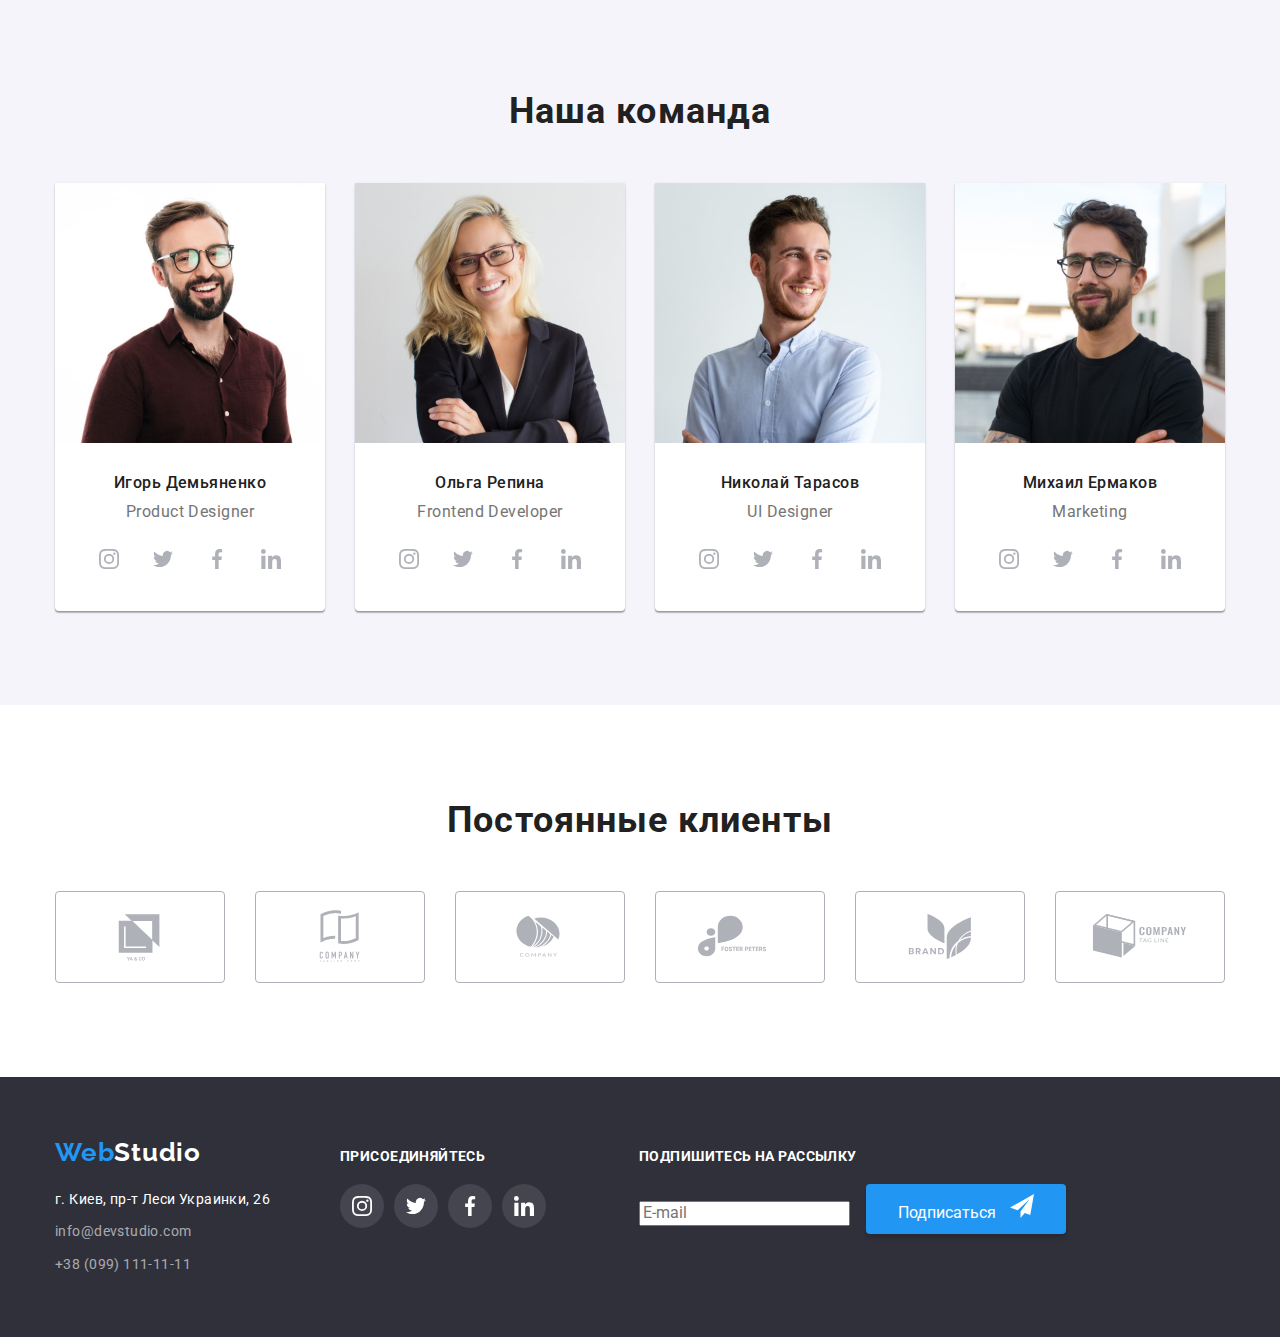
==== commit 28982aa7: "form footer" ====
--- a/index.html
+++ b/index.html
@@ -466,13 +466,63 @@
               </li>
             </ul>
           </div>
+
+          <div class="footer-form">
+            <form>
+              <h2 class="footer-title">Подпишитесь на рассылку</h2>
+              <label for="mail"> </label>
+              <input type="email" name="mail" id="mail" placeholder="E-mail" />
+
+              <button class="btn-footer" type="submit">
+                Подписаться
+                <svg class="icon-form">
+                  <use href="./images/icons.svg#icon-icon-send"></use>
+                </svg>
+              </button>
+            </form>
+          </div>
         </div>
       </div>
     </footer>
 
     <div class="backdrop is-hidden" data-modal>
       <div class="modal">
-        <p>Услуга</p>
+        <form autocomplete="off">
+          <div class="form-field">
+            <label for="">Имя</label>
+            <input type="text" name="name" id="name" />
+          </div>
+
+          <div class="form-field">
+            <label for="tel">Телефон</label>
+            <input type="tel" name="tel" id="tel" />
+          </div>
+
+          <div class="form-field">
+            <label for="mail">Почта</label>
+            <input type="email" name="mail" id="mail" />
+          </div>
+
+          <div class="form-field">
+            <label for="comment">Комментарий</label>
+            <textarea
+              name="comment"
+              id="comment"
+              placeholder="Введите текст"
+              cols="30"
+              rows="5"
+            ></textarea>
+          </div>
+
+          <br />
+
+          <div class="form-field">
+            <input type="checkbox" name="policy" id="policy" />
+            <label for="policy">Соглашаюсь с рассылкой и принимаю Условия договора</label>
+          </div>
+
+          <button type="submit">Отправить</button>
+        </form>
 
         <button type="button" class="button-close" data-modal-close>
           <svg class="icon-modal">
--- a/css/style.css
+++ b/css/style.css
@@ -1000,11 +1000,38 @@
 }
 
 
-
-
-
-
-
+/* forms */
+textarea{
+resize: none;}
+
+.icon-form{
+height: 24px;
+width: 24px;
+margin-left: 10px;
+}
+
+.footer-form{
+display: flex;
+margin-left: 93px;
+width: 570px;
+}
+
+
+
+.btn-footer{
+    padding: 10px 29px;
+    margin-left: 12px;
+    width: 200px;
+    height: 50px;
+    box-shadow: 0px 4px 4px rgba(0, 0, 0, 0.15);
+    border-radius: 4px;
+    border: none;
+    background-color: var(--accent-color);
+    color: rgba(255, 255, 255, 1);
+}
+
+
+/* modal forms */
 
 
 
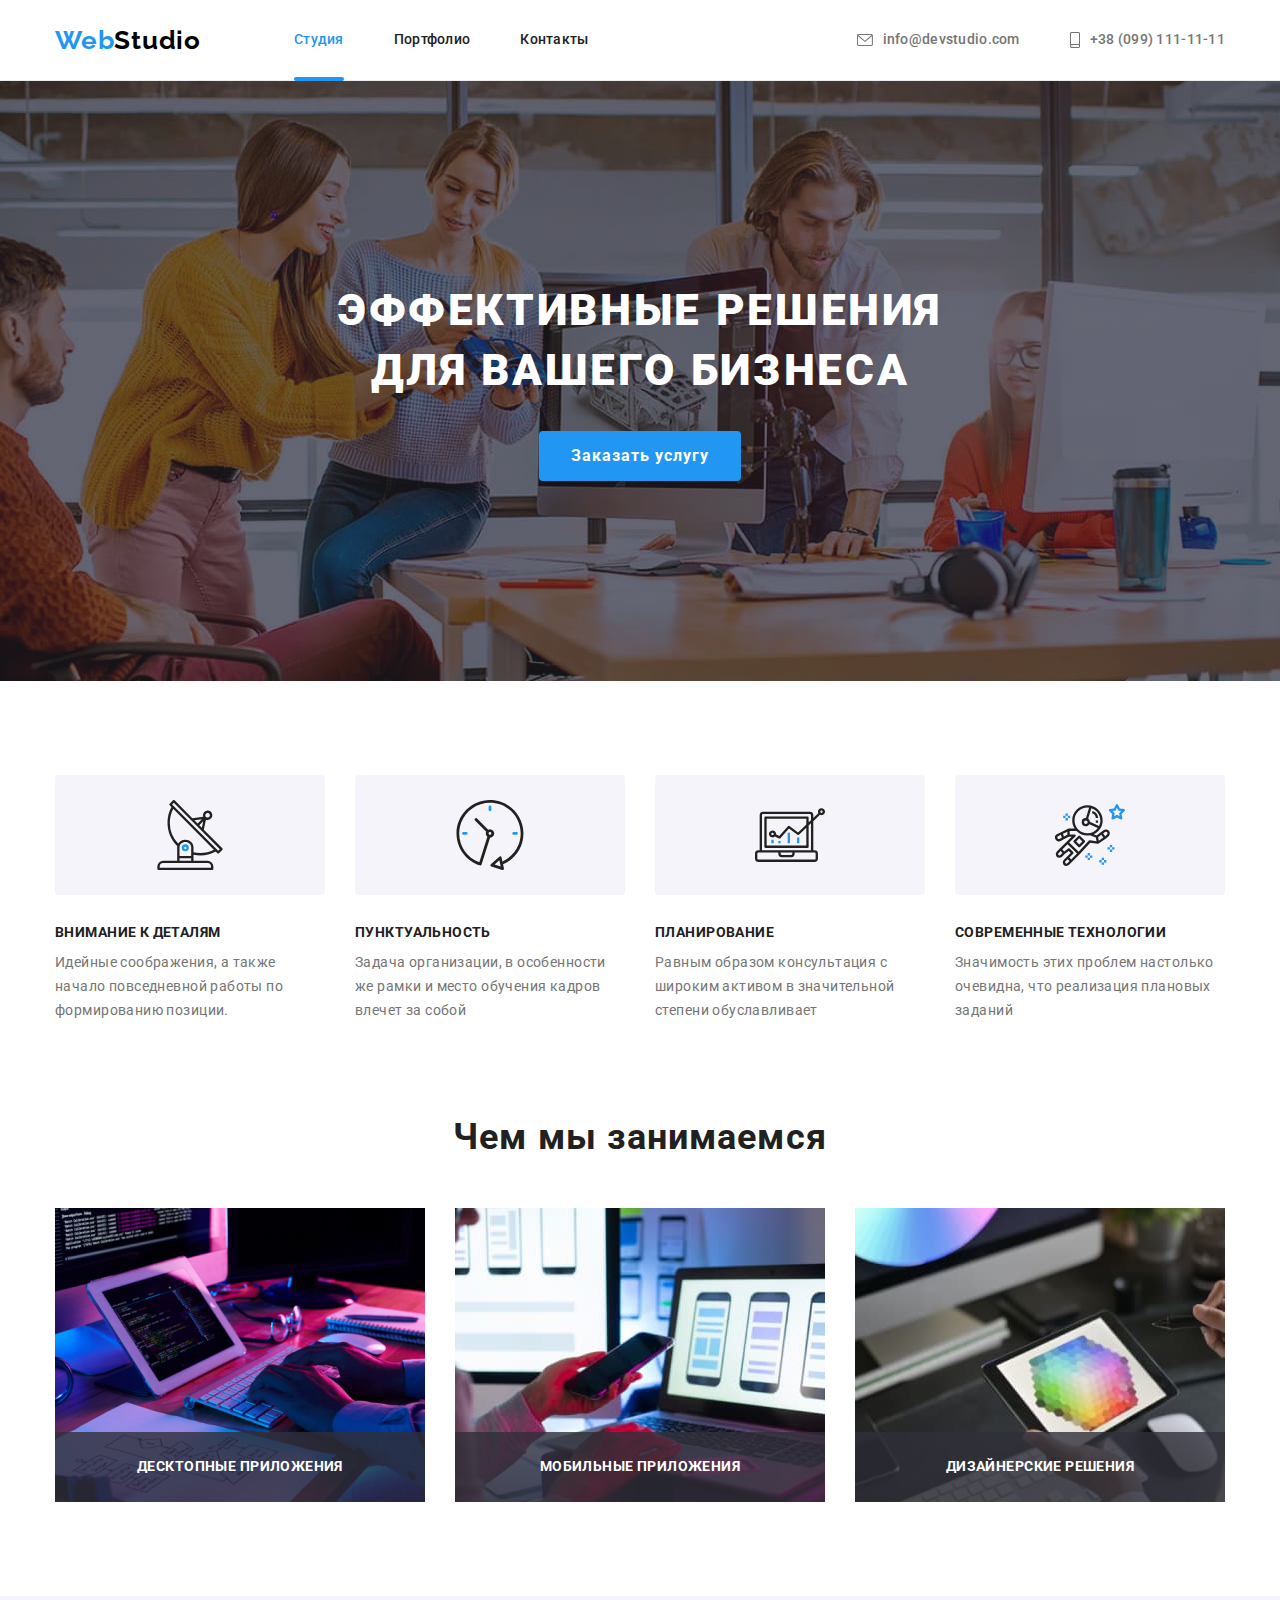
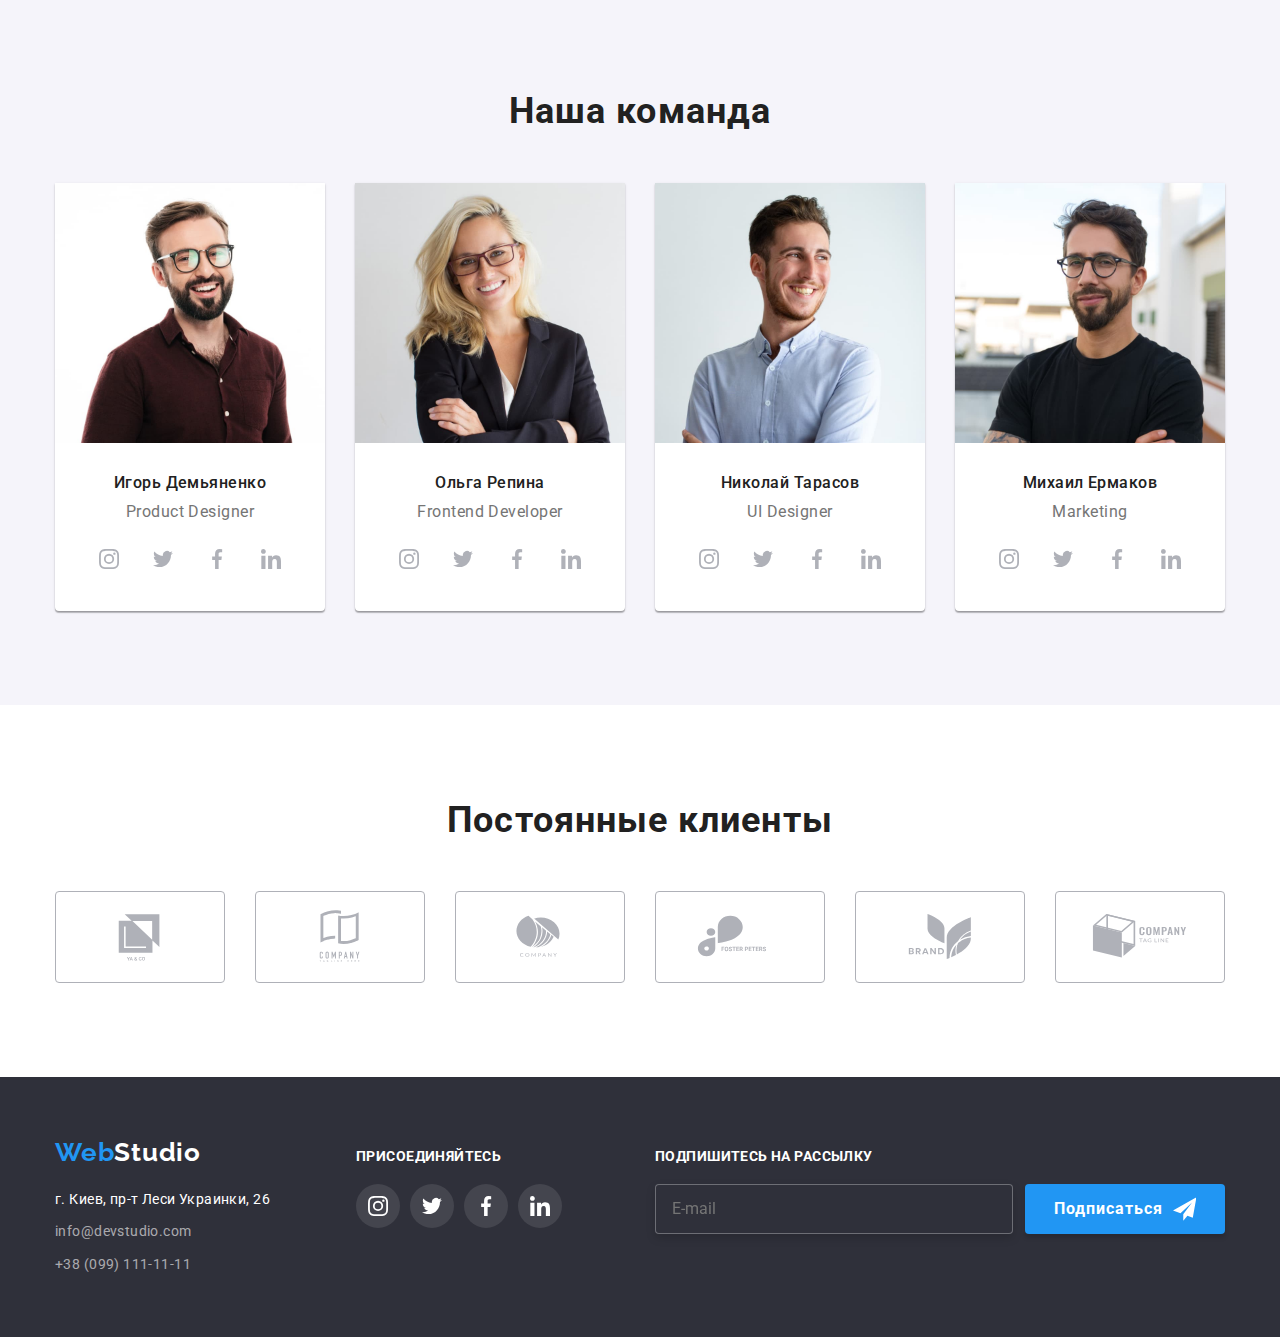
==== commit d3b3cdbb: "finish footer" ====
--- a/index.html
+++ b/index.html
@@ -467,11 +467,18 @@
             </ul>
           </div>
 
-          <div class="footer-form">
-            <form>
-              <h2 class="footer-title">Подпишитесь на рассылку</h2>
-              <label for="mail"> </label>
-              <input type="email" name="mail" id="mail" placeholder="E-mail" />
+          <form class="footer-form">
+            <h2 class="footer-title">Подпишитесь на рассылку</h2>
+
+            <div class="sign">
+              <label for="first-mail" class="form-lable"> </label>
+              <input
+                class="form-input"
+                type="email"
+                name="mail"
+                id="first-mail"
+                placeholder="E-mail"
+              />
 
               <button class="btn-footer" type="submit">
                 Подписаться
@@ -479,17 +486,20 @@
                   <use href="./images/icons.svg#icon-icon-send"></use>
                 </svg>
               </button>
-            </form>
-          </div>
+            </div>
+          </form>
         </div>
       </div>
     </footer>
 
     <div class="backdrop is-hidden" data-modal>
       <div class="modal">
-        <form autocomplete="off">
+        <form class="form-modal" autocomplete="off">
+          <h2 class="title-modal">Оставьте свои данные, мы вам перезвоним</h2>
+
           <div class="form-field">
-            <label for="">Имя</label>
+            <label for="name">Имя</label>
+
             <input type="text" name="name" id="name" />
           </div>
 
@@ -514,14 +524,10 @@
             ></textarea>
           </div>
 
-          <br />
-
-          <div class="form-field">
-            <input type="checkbox" name="policy" id="policy" />
-            <label for="policy">Соглашаюсь с рассылкой и принимаю Условия договора</label>
-          </div>
-
-          <button type="submit">Отправить</button>
+          <input type="checkbox" name="policy" id="policy" />
+          <label for="policy">Соглашаюсь с рассылкой и принимаю Условия договора</label>
+
+          <button class="button-submit" type="submit">Отправить</button>
         </form>
 
         <button type="button" class="button-close" data-modal-close>
--- a/css/style.css
+++ b/css/style.css
@@ -274,6 +274,8 @@
 .button{cursor: pointer;}
 .hero-button.primary{cursor: pointer;}
 .button-close{cursor: pointer;}
+.btn-footer{cursor: pointer;}
+.button-submit{cursor: pointer;}
 
 .hero-button{
 display:inline-block;
@@ -1000,25 +1002,55 @@
 }
 
 
-/* forms */
-textarea{
-resize: none;}
-
-.icon-form{
-height: 24px;
-width: 24px;
-margin-left: 10px;
-}
+/* forms footer */
+/* добавление отступа в первую колонку */
+.adress-info{
+flex-grow: 1;
+}
+
 
 .footer-form{
-display: flex;
 margin-left: 93px;
 width: 570px;
 }
 
-
+/* редактирование поисковой строки */
+.form-input{
+display: flex;
+height: 50px;
+width: 358px;
+font-style: normal;
+font-size: 16px;
+line-height: 1.25;
+color: rgba(255, 255, 255, 0.6);
+border: 1px solid rgba(255, 255, 255, 0.3);
+border-radius: 4px;
+filter: drop-shadow(0px 4px 4px rgba(0, 0, 0, 0.15));
+background-color: rgba(47, 48, 58, 1);
+padding-left: 16px;
+align-items: center;
+}
+
+
+/* div на поисковую строку + кнопка */
+.sign{
+display: flex;
+}
+
+
+
+/* кнопка в футере */
 
 .btn-footer{
+    display: flex;
+    align-items: center;
+    text-align: center;
+    font-style: normal;
+    font-weight: 700;
+    font-size: 16px;
+    line-height: 1.88;
+    letter-spacing: 0.06em;
+    color: #FFFFFF;
     padding: 10px 29px;
     margin-left: 12px;
     width: 200px;
@@ -1030,8 +1062,70 @@
     color: rgba(255, 255, 255, 1);
 }
 
+/* иконка в футере */
+.icon-form {
+height: 24px;
+width: 24px;
+margin-left: 10px;
+}
+
+
+
+/* форма в модальном окне */
 
 /* modal forms */
+
+/* запрет на увеличение радела комментарии */
+textarea {
+resize: none;
+}
+
+.form-modal{
+width: 448px;
+margin-left: auto;
+margin-right: auto;
+padding: 40px;
+outline: 1px solid tomato;
+}
+
+
+/* name form */
+.title-modal {
+    font-style: normal;
+    font-weight: 700;
+    font-size: 20px;
+    line-height: 1.15;
+    text-align: center;
+    letter-spacing: 0.03em;
+    color: var(--title-text-color);
+
+    margin-bottom: 30px;
+}
+
+.form-field{
+    display: flex;
+    flex-direction: column;
+    outline: 1px solid blue;
+    
+}
+
+.form-field input{
+    padding: 0;
+    margin: 0;
+}
+
+.form-field:not(:last-child){
+margin-bottom: 28px;
+}
+
+
+
+
+
+
+
+
+
 
 
 
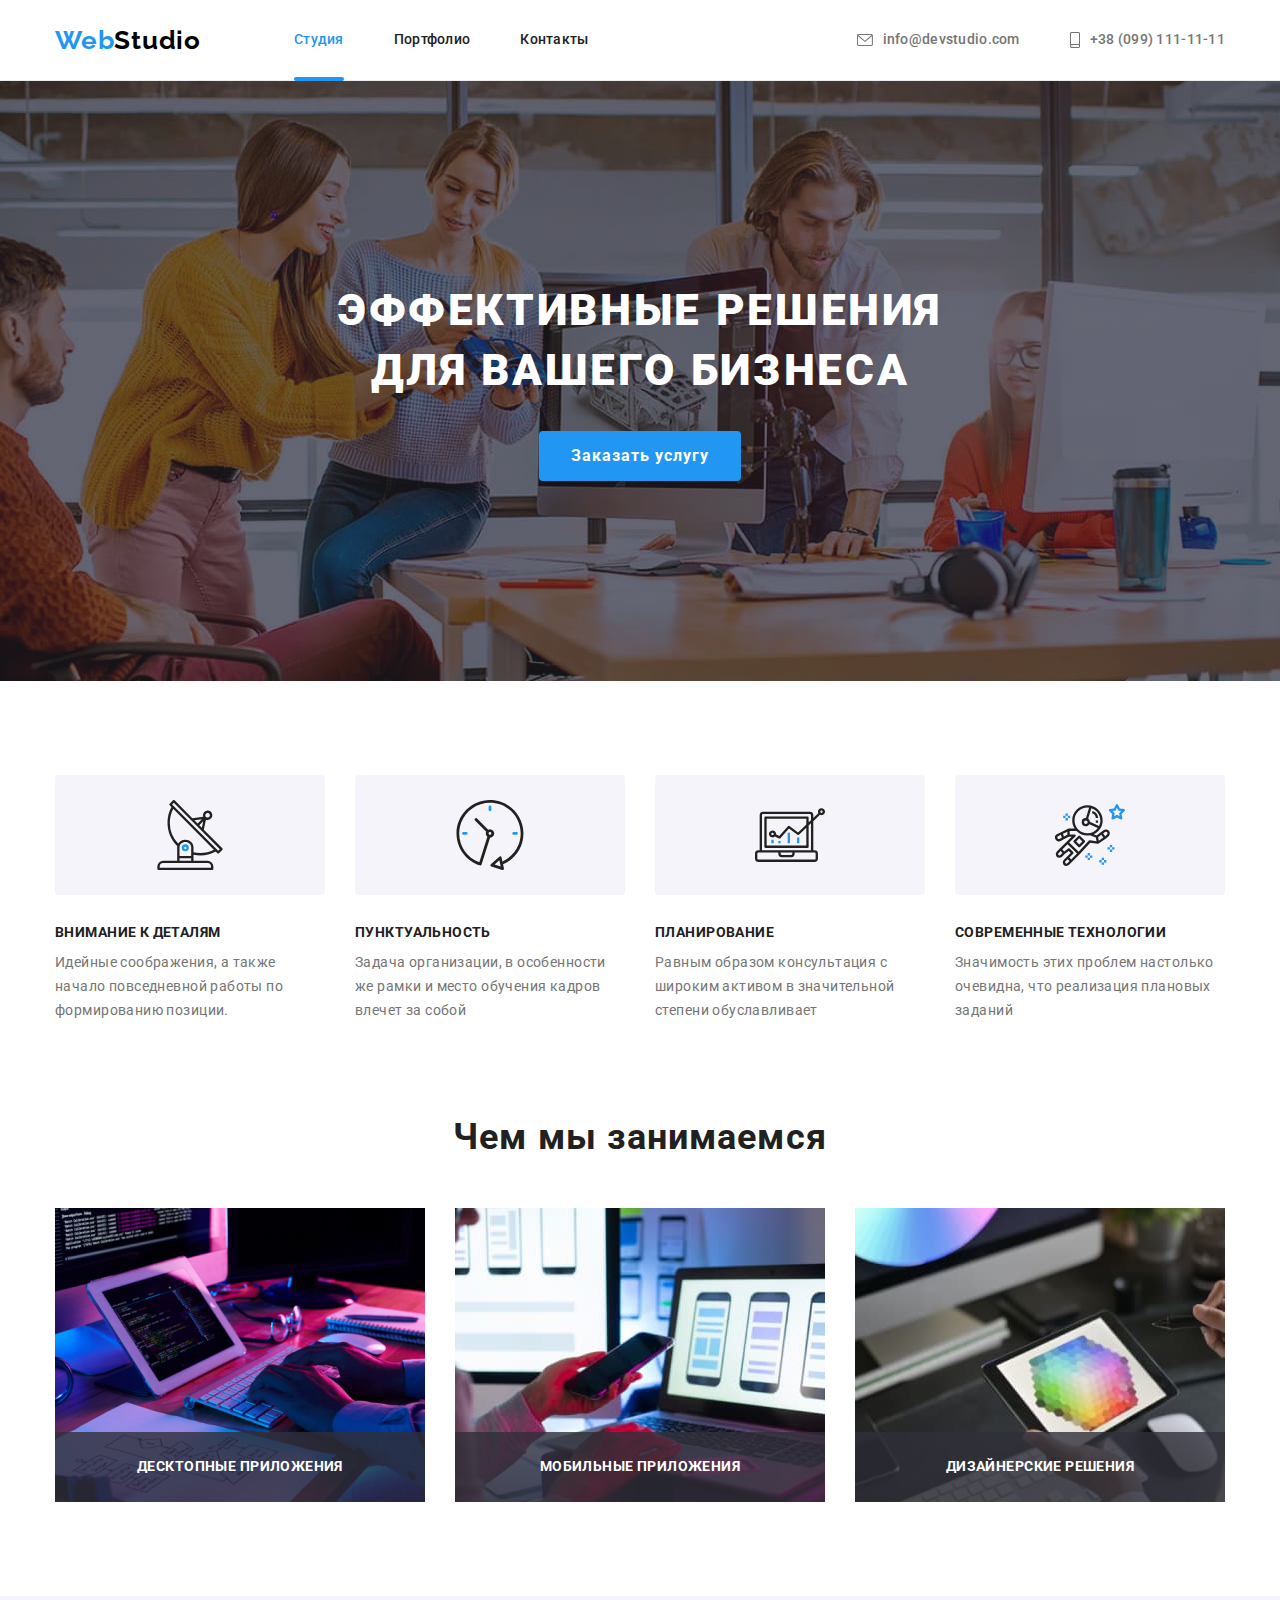
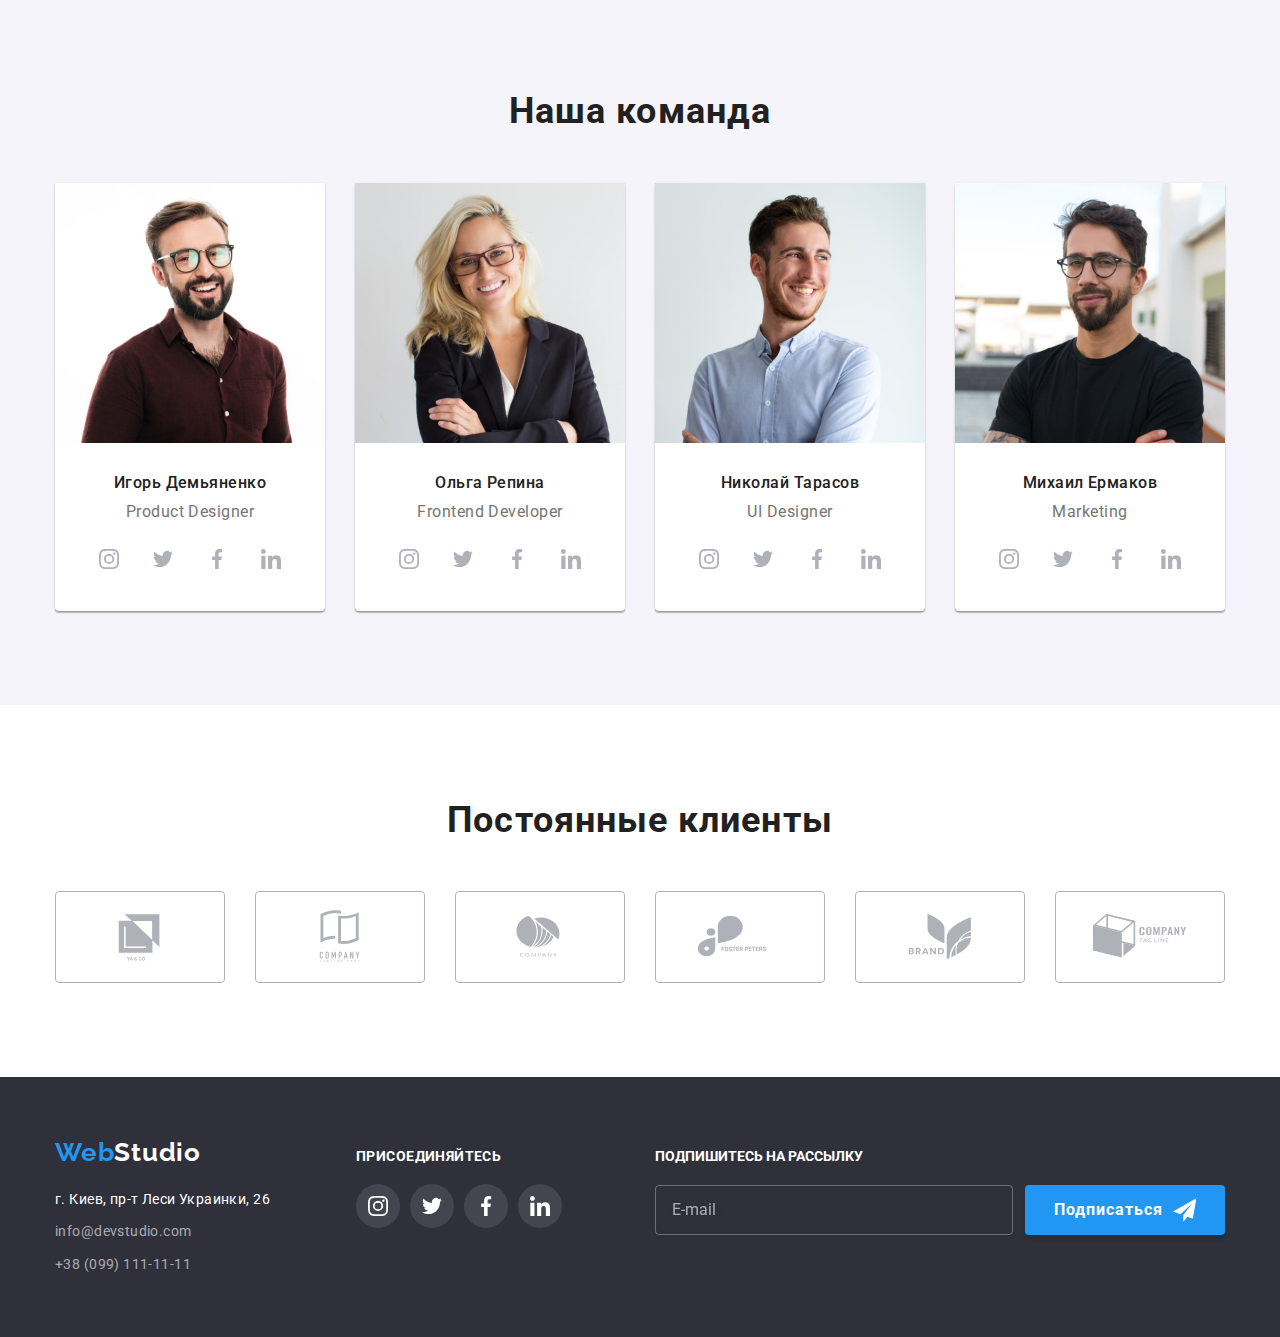
==== commit 88192150: "." ====
--- a/index.html
+++ b/index.html
@@ -467,26 +467,18 @@
             </ul>
           </div>
 
-          <form class="footer-form">
-            <h2 class="footer-title">Подпишитесь на рассылку</h2>
-
-            <div class="sign">
-              <label for="first-mail" class="form-lable"> </label>
-              <input
-                class="form-input"
-                type="email"
-                name="mail"
-                id="first-mail"
-                placeholder="E-mail"
-              />
-
-              <button class="btn-footer" type="submit">
-                Подписаться
-                <svg class="icon-form">
-                  <use href="./images/icons.svg#icon-icon-send"></use>
-                </svg>
-              </button>
-            </div>
+          <form class="footer-form" autocomplete="off">
+            <label class="footer-field">
+              Подпишитесь на рассылку
+              <input type="email" name="mail" placeholder="E-mail" />
+            </label>
+
+            <button class="btn-footer" type="submit">
+              Подписаться
+              <svg class="icon-form">
+                <use href="./images/icons.svg#icon-icon-send"></use>
+              </svg>
+            </button>
           </form>
         </div>
       </div>
@@ -497,35 +489,50 @@
         <form class="form-modal" autocomplete="off">
           <h2 class="title-modal">Оставьте свои данные, мы вам перезвоним</h2>
 
-          <div class="form-field">
-            <label for="name">Имя</label>
-
-            <input type="text" name="name" id="name" />
-          </div>
-
-          <div class="form-field">
-            <label for="tel">Телефон</label>
-            <input type="tel" name="tel" id="tel" />
-          </div>
-
-          <div class="form-field">
-            <label for="mail">Почта</label>
-            <input type="email" name="mail" id="mail" />
-          </div>
-
-          <div class="form-field">
-            <label for="comment">Комментарий</label>
+          <label class="form-field">
+            Имя
+            <input class="form-input" type="text" name="name" />
+            <svg class="icon-input" width="18" height="18">
+              <use href="./images/icons.svg#icon-person-black-18dp-1"></use>
+            </svg>
+          </label>
+
+          <label class="form-field">
+            Телефон
+            <input class="form-input" type="tel" name="tel" />
+            <svg class="icon-input" width="18" height="18">
+              <use href="./images/icons.svg#icon-phone-black-18dp-1"></use>
+            </svg>
+          </label>
+
+          <label class="form-field">
+            Почта
+            <input class="form-input" type="email" name="email" />
+            <svg class="icon-input" width="18" height="18">
+              <use href="./images/icons.svg#icon-email-black-18dp-1"></use>
+            </svg>
+          </label>
+
+          <label class="form-field textarea">
+            Комментарий
             <textarea
+              class="form-text-area"
               name="comment"
-              id="comment"
+              rows="4"
               placeholder="Введите текст"
-              cols="30"
-              rows="5"
             ></textarea>
-          </div>
-
-          <input type="checkbox" name="policy" id="policy" />
-          <label for="policy">Соглашаюсь с рассылкой и принимаю Условия договора</label>
+          </label>
+
+          <label class="form-field checkbox">
+            <input class="policy-checkbox" type="checkbox" name="policy" />
+
+            <svg class="icon-check" width="16" height="15">
+              <use href="./images/icons.svg#icon-Vector-2"></use>
+            </svg>
+            <span>
+              Соглашаюсь с рассылкой и принимаю <a href="" class="policy-link">Условия договора</a>
+            </span>
+          </label>
 
           <button class="button-submit" type="submit">Отправить</button>
         </form>
--- a/css/style.css
+++ b/css/style.css
@@ -967,6 +967,7 @@
 position: absolute;
 top: 50%;
 left: 50%;
+padding: 40px;
 transform: translate( -50%, -50%) scale(1);
 min-height: 581px;
 min-width: 528px;
@@ -1010,59 +1011,67 @@
 
 
 .footer-form{
+display: flex;
 margin-left: 93px;
-width: 570px;
-}
-
-/* редактирование поисковой строки */
-.form-input{
-display: flex;
+align-items: flex-end;
+justify-content: flex-start;
+}
+
+.footer-form .footer-field{
+width: min-content;
+font-weight: 700;
+font-size: 14px;
+line-height: 1.14;
+text-transform: uppercase;
+color: var(--primery-white-color);
+}
+
+.footer-form input {
+margin-top: 20px;
+padding-left: 16px;
+padding-right: 16px;
+width: 358px;
 height: 50px;
-width: 358px;
-font-style: normal;
+background-color: transparent;
+color: var(--primery-white-color);
 font-size: 16px;
 line-height: 1.25;
+border: 1px solid rgba(255, 255, 255, 0.3);
+filter: drop-shadow(0px 4px 4px rgba(0, 0, 0, 0.15));
+border-radius: 4px;
+}
+.footer-form input::placeholder {
 color: rgba(255, 255, 255, 0.6);
-border: 1px solid rgba(255, 255, 255, 0.3);
+font-size: 16px;
+line-height: 1.25;
+}
+
+
+
+/* кнопка в футере */
+ 
+.btn-footer{
+display: flex;
+align-items: center;
+text-align: center;
+font-weight: 700;
+font-size: 16px;
+line-height: 1.88;
+letter-spacing: 0.06em;
+color: #FFFFFF;
+padding: 10px 29px;
+margin-left: 12px;
+width: 200px;
+height: 50px;
+box-shadow: 0px 4px 4px rgba(0, 0, 0, 0.15);
 border-radius: 4px;
-filter: drop-shadow(0px 4px 4px rgba(0, 0, 0, 0.15));
-background-color: rgba(47, 48, 58, 1);
-padding-left: 16px;
-align-items: center;
-}
-
-
-/* div на поисковую строку + кнопка */
-.sign{
-display: flex;
-}
-
-
-
-/* кнопка в футере */
-
-.btn-footer{
-    display: flex;
-    align-items: center;
-    text-align: center;
-    font-style: normal;
-    font-weight: 700;
-    font-size: 16px;
-    line-height: 1.88;
-    letter-spacing: 0.06em;
-    color: #FFFFFF;
-    padding: 10px 29px;
-    margin-left: 12px;
-    width: 200px;
-    height: 50px;
-    box-shadow: 0px 4px 4px rgba(0, 0, 0, 0.15);
-    border-radius: 4px;
-    border: none;
-    background-color: var(--accent-color);
-    color: rgba(255, 255, 255, 1);
-}
-
-/* иконка в футере */
+border: none;
+background-color: var(--accent-color);
+color: rgba(255, 255, 255, 1);
+} 
+
+/*иконка в футере */
+
 .icon-form {
 height: 24px;
 width: 24px;
@@ -1073,51 +1082,167 @@
 
 /* форма в модальном окне */
 
-/* modal forms */
-
-/* запрет на увеличение радела комментарии */
-textarea {
+.form{
+display: block;
+margin-top: 0px;
+}
+
+/* name form */
+.title-modal {
+font-weight: 700;
+font-size: 20px;
+line-height: 1.15;
+text-align: center;
+letter-spacing: 0.03em;
+color: var(--title-text-color);
+margin-bottom: 12px;
+}
+
+.form-field {
+position: relative;
+display: block;
+font-size: 12px;
+line-height: 1.17;
+letter-spacing: 0.01em;
+color: var(--primery-text-color);
+}
+
+
+.form-modal .form-field:not(.form-modal .form-field.checkbox, .form-modal .form-field.textarea) {
+margin-bottom: 10px;
+}
+
+.form-field.textarea {
+margin-bottom: 20px;
+}
+
+.form-input,
+.form-text-area {
+width: 100%;
+}
+
+.form-input {
+height: 40px;
+margin-top: 4px;
+padding-left: 42px;
+padding-right: 16px;
+}
+
+.form-text-area {
+margin-top: 4px;
+padding: 12px 16px;
 resize: none;
 }
 
-.form-modal{
-width: 448px;
+.form-field .icon-input {
+position: absolute;
+left: 12px;
+bottom: 11px;
+fill: var(--title-text-color);
+transition: transform 250ms cubic-bezier(0.4, 0, 0.2, 1);
+}
+
+.form-input,
+.form-text-area {
+border: 1px solid rgba(33, 33, 33, 0.2);
+border-radius: 4px;
+font-size: 14px;
+line-height: 1.17;
+letter-spacing: 0.01em;
+transition: border 250ms cubic-bezier(0.4, 0, 0.2, 1);
+}
+
+.form-input:focus,
+.form-text-area:focus{
+border: 1px solid #2196F3;
+outline: none;
+}
+
+.form-input:focus + .icon-input {
+fill:#2196F3 ;
+}
+
+.form-text-area::placeholder {
+font-size: 12px;
+line-height: 1.17;
+letter-spacing: 0.01em;
+color: rgba(117, 117, 117, 0.5);
+}
+.policy-checkbox {
+position: absolute;
+clip: rect(0 0 0 0);
+width: 1px;
+height: 1px;
+margin: -1px;
+
+border: 0;
+padding: 0;
+white-space: nowrap;
+clip-path: inset(100%);
+
+overflow: hidden;
+}
+.form .form-field.checkbox {
+margin-bottom: 0px;
+}
+.form-field.checkbox {
+display: flex;
+align-items: center;
+justify-content: center;
+font-size: 14px;
+line-height: 1.7;
+}
+
+.icon-check {
+background-size: contain;
+background-origin: border-box;
+margin-right: 7px;
+
+fill: white;
+border: 2px solid var(--title-text-color);
+border-radius: 2px;
+transition: border 250ms cubic-bezier(0.4, 0, 0.2, 1), 
+background-color 250ms cubic-bezier(0.4, 0, 0.2, 1), 
+border-color 250ms cubic-bezier(0.4, 0, 0.2, 1);
+}
+
+.policy-checkbox:checked + .icon-check {
+border: 1px solid #2196f3;
+border-radius: 2px;
+background-color: #2196f3;
+}
+
+.policy-link {
+color: #2196f3 ;
+}
+
+
+.form-modal .button-submit{
+display: block;
 margin-left: auto;
 margin-right: auto;
-padding: 40px;
-outline: 1px solid tomato;
-}
-
-
-/* name form */
-.title-modal {
-    font-style: normal;
-    font-weight: 700;
-    font-size: 20px;
-    line-height: 1.15;
-    text-align: center;
-    letter-spacing: 0.03em;
-    color: var(--title-text-color);
-
-    margin-bottom: 30px;
-}
-
-.form-field{
-    display: flex;
-    flex-direction: column;
-    outline: 1px solid blue;
-    
-}
-
-.form-field input{
-    padding: 0;
-    margin: 0;
-}
-
-.form-field:not(:last-child){
-margin-bottom: 28px;
-}
-
+}
+
+.button-submit{
+display: flex;
+align-items: center;
+justify-content: center;
+font-style: normal;
+margin-top: 30px;
+min-width: 200px;
+height: 50px;
+font-weight: 700;
+font-size: 16px;
+line-height: 1.88;
+letter-spacing: 0.06em;
+color: #FFFFFF;
+margin-left: auto;
+margin-right: auto;
+background-color: #2196F3;
+box-shadow: 0px 4px 4px rgba(0, 0, 0, 0.15);
+border-radius: 4px;
+border: none;
+}
 
 
 
